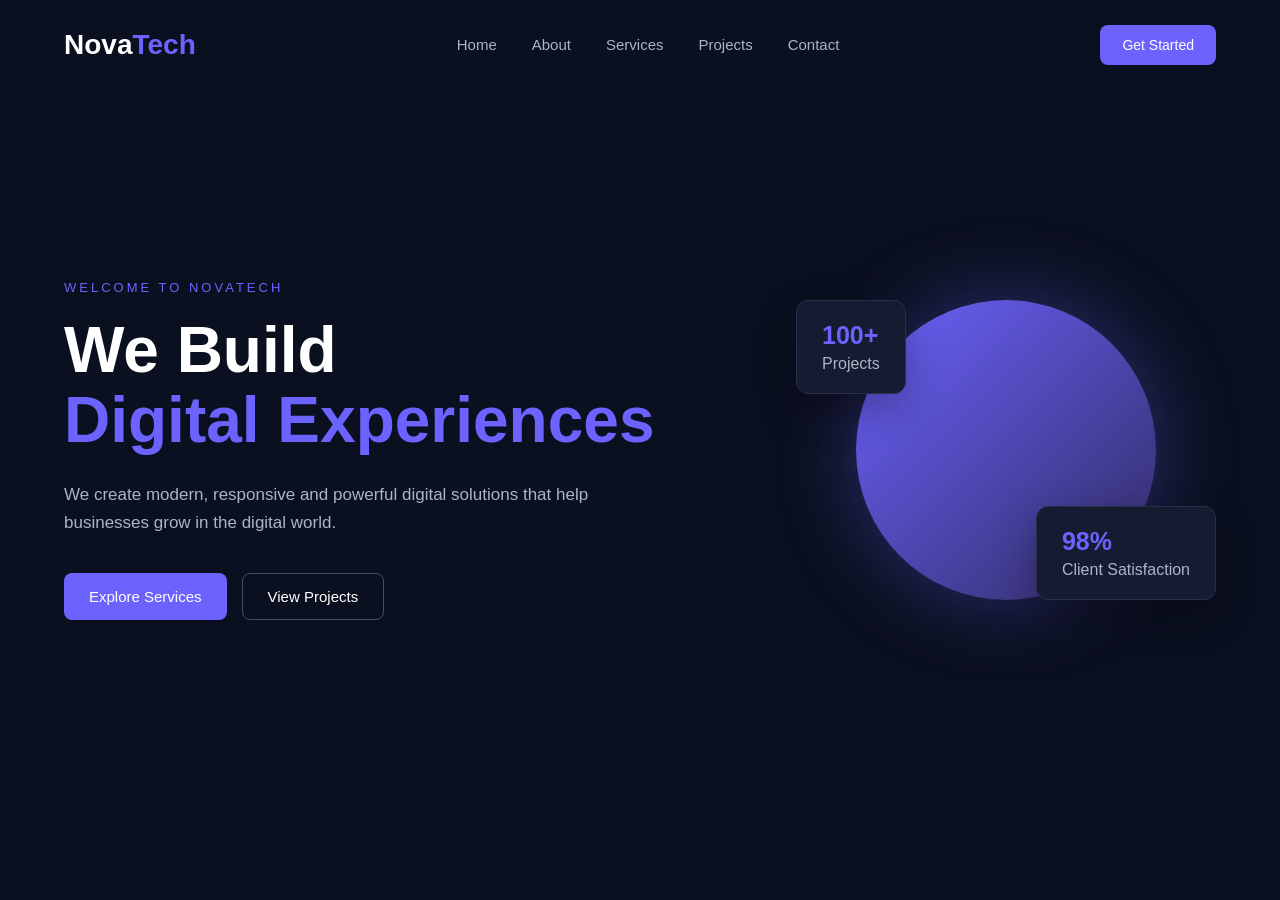
==== index.html @ 6a550aa3 "Add files via upload Add website files" ====
<!DOCTYPE html>
<html lang="en">
<head>
    <meta charset="UTF-8">
    <meta name="viewport" content="width=device-width, initial-scale=1.0">
    <title>NovaTech Solution</title>

    <link rel="stylesheet" href="style.css">

</head>
<body>
    <header>
    <nav class="navbar">

        <div class="logo">
            Nova<span>Tech</span>
        </div>

        <ul class="nav-links">
            <li><a href="#index.html">Home</a></li>
            <li><a href="about.html">About</a></li>
            <li><a href="#services.html">Services</a></li>
            <li><a href="#projects.html">Projects</a></li>
            <li><a href="#contact.html">Contact</a></li>
        </ul>

        <button class="nav-btn">Get Started</button>

    </nav>
</header>


<!-- Hero Section -->
<section class="hero" id="home">

    <div class="hero-content">

        <p class="small-title">
            WELCOME TO NOVATECH
        </p>

        <h1>
            We Build
            <span>Digital Experiences</span>
        </h1>

        <p class="hero-text">
            We create modern, responsive and powerful digital
            solutions that help businesses grow in the digital world.
        </p>

        <div class="hero-buttons">
            <button class="primary-btn">Explore Services</button>
            <button class="secondary-btn">View Projects</button>
        </div>

    </div>


    <div class="hero-card">

        <div class="circle"></div>

        <div class="floating-card card-one">
            <h3>100+</h3>
            <p>Projects</p>
        </div>

        <div class="floating-card card-two">
            <h3>98%</h3>
            <p>Client Satisfaction</p>
        </div>

    </div>

</section>

<script src="script.js"></script>
</body>
</html>
---- style.css ----
* {
    margin: 0;
    padding: 0;
    box-sizing: border-box;
}

html {
    scroll-behavior: smooth;
}

body {
    font-family: Arial, sans-serif;
    background: #0b1020;
    color: white;
}


/* =========================
   NAVBAR
========================= */

header {
    width: 100%;
}

.navbar {
    width: 90%;
    max-width: 1200px;
    margin: auto;

    padding: 25px 0;

    display: flex;
    align-items: center;
    justify-content: space-between;
}


/* Logo */

.logo {
    font-size: 28px;
    font-weight: bold;
}

.logo span {
    color: #6c63ff;
}


/* Navigation */

.nav-links {
    display: flex;
    gap: 35px;
    list-style: none;
}

.nav-links a {
    text-decoration: none;
    color: #aeb3c5;
    font-size: 15px;

    transition: 0.3s;
}

.nav-links a:hover {
    color: #6c63ff;
}


/* Get Started Button */

.nav-btn {
    border: none;

    background: #6c63ff;
    color: white;

    padding: 12px 22px;

    border-radius: 8px;

    font-size: 14px;

    cursor: pointer;

    transition: 0.3s;
}

.nav-btn:hover {
    transform: translateY(-2px);
    box-shadow: 0 8px 20px rgba(108, 99, 255, 0.3);
}


/* =========================
   HERO SECTION
========================= */

.hero {
    width: 90%;
    max-width: 1200px;

    min-height: 80vh;

    margin: auto;

    display: flex;

    align-items: center;
    justify-content: space-between;

    gap: 50px;
}


/* Hero Content */

.hero-content {
    max-width: 600px;
}

.small-title {
    color: #6c63ff;

    letter-spacing: 3px;

    font-size: 13px;

    margin-bottom: 20px;
}

.hero h1 {
    font-size: 64px;

    line-height: 1.1;

    margin-bottom: 25px;
}

.hero h1 span {
    display: block;

    color: #6c63ff;
}

.hero-text {
    color: #aeb3c5;

    font-size: 17px;

    line-height: 1.7;

    margin-bottom: 35px;
}


/* =========================
   HERO BUTTONS
========================= */

.hero-buttons {
    display: flex;

    gap: 15px;
}

.primary-btn,
.secondary-btn {
    padding: 14px 25px;

    border-radius: 8px;

    cursor: pointer;

    font-size: 15px;

    transition: 0.3s;
}

.primary-btn {
    border: none;

    background: #6c63ff;

    color: white;
}

.primary-btn:hover {
    transform: translateY(-3px);

    box-shadow:
        0 10px 25px rgba(108, 99, 255, 0.3);
}

.secondary-btn {
    border: 1px solid #444b66;

    background: transparent;

    color: white;
}

.secondary-btn:hover {
    border-color: #6c63ff;

    color: #6c63ff;
}


/* =========================
   HERO RIGHT DESIGN
========================= */

.hero-card {
    width: 420px;
    height: 420px;

    position: relative;

    display: flex;

    align-items: center;
    justify-content: center;
}


/* Main Circle */

.circle {
    width: 300px;
    height: 300px;

    border-radius: 50%;

    background:
        linear-gradient(
            135deg,
            #6c63ff,
            #302b63
        );

    box-shadow:
        0 0 80px rgba(108, 99, 255, 0.35);

    animation: float 4s ease-in-out infinite;
}


/* Floating Cards */

.floating-card {
    position: absolute;

    padding: 20px 25px;

    background: #151b31;

    border: 1px solid #292f49;

    border-radius: 12px;

    box-shadow:
        0 15px 40px rgba(0, 0, 0, 0.3);

    transition: 0.3s;
}

.floating-card:hover {
    transform: scale(1.05);
}

.floating-card h3 {
    color: #6c63ff;

    font-size: 25px;
}

.floating-card p {
    color: #aeb3c5;

    margin-top: 5px;
}

.card-one {
    top: 60px;
    left: 0;
}

.card-two {
    bottom: 60px;
    right: 0;
}


/* =========================
   ANIMATION
========================= */

@keyframes float {

    0% {
        transform: translateY(0);
    }

    50% {
        transform: translateY(-15px);
    }

    100% {
        transform: translateY(0);
    }
}


/* =========================
   RESPONSIVE DESIGN
========================= */

@media (max-width: 850px) {

    .nav-links {
        display: none;
    }

    .nav-btn {
        display: none;
    }

    .hero {
        flex-direction: column;

        text-align: center;

        padding: 60px 0;
    }

    .hero h1 {
        font-size: 45px;
    }

    .hero-buttons {
        justify-content: center;
    }

    .hero-card {
        width: 320px;
        height: 320px;
    }

    .circle {
        width: 230px;
        height: 230px;
    }
}

/* =========================
   ABOUT HERO
========================= */

.about-hero {
    width: 90%;
    max-width: 900px;

    margin: auto;

    padding: 100px 0 70px;

    text-align: center;
}

.about-hero h1 {
    font-size: 58px;

    line-height: 1.15;

    margin-bottom: 25px;
}

.about-hero h1 span {
    display: block;
    color: #6c63ff;
}

.about-hero > p:last-child {
    color: #aeb3c5;

    font-size: 17px;

    line-height: 1.7;
}


/* =========================
   ABOUT SECTION
========================= */

.about-section {
    width: 90%;
    max-width: 1200px;

    margin: auto;

    padding: 50px 0 110px;

    display: flex;

    align-items: center;

    justify-content: space-between;

    gap: 80px;
}


/* Left Design */

.about-image {
    width: 450px;
    height: 400px;

    flex-shrink: 0;

    position: relative;

    border-radius: 25px;

    background:
        linear-gradient(
            135deg,
            #151b31,
            #27215a
        );

    display: flex;

    align-items: center;
    justify-content: center;
}

.about-circle {
    width: 250px;
    height: 250px;

    border-radius: 50%;

    background:
        linear-gradient(
            135deg,
            #6c63ff,
            #302b63
        );

    box-shadow:
        0 0 70px rgba(108, 99, 255, 0.35);
}

.experience-card {
    position: absolute;

    bottom: 30px;
    right: -25px;

    padding: 20px 30px;

    background: #11172b;

    border: 1px solid #303750;

    border-radius: 12px;

    box-shadow:
        0 15px 40px rgba(0, 0, 0, 0.3);
}

.experience-card h2 {
    color: #6c63ff;

    font-size: 35px;
}

.experience-card p {
    color: #aeb3c5;

    margin-top: 5px;
}


/* Right Content */

.about-content {
    max-width: 560px;
}

.section-title {
    color: #6c63ff;

    letter-spacing: 3px;

    font-size: 13px;

    margin-bottom: 15px;
}

.about-content h2 {
    font-size: 42px;

    line-height: 1.2;

    margin-bottom: 25px;
}

.about-content > p:not(.section-title) {
    color: #aeb3c5;

    line-height: 1.7;

    margin-bottom: 15px;
}


/* =========================
   ABOUT STATS
========================= */

.about-stats {
    display: flex;

    gap: 50px;

    margin-top: 35px;
}

.stat h3 {
    color: #6c63ff;

    font-size: 30px;
}

.stat p {
    color: #aeb3c5;

    margin-top: 5px;
}


/* =========================
   MISSION
========================= */

.mission {
    width: 90%;
    max-width: 1000px;

    margin: 0 auto 100px;

    padding: 70px;

    text-align: center;

    border: 1px solid #272e47;

    border-radius: 20px;

    background:
        linear-gradient(
            135deg,
            #11172b,
            #17143a
        );
}

.mission-content {
    max-width: 700px;

    margin: auto;
}

.mission h2 {
    font-size: 40px;

    margin-bottom: 20px;
}

.mission p:last-child {
    color: #aeb3c5;

    line-height: 1.7;
}


/* =========================
   ABOUT RESPONSIVE
========================= */

@media (max-width: 850px) {

    .about-hero {
        padding-top: 70px;
    }

    .about-hero h1 {
        font-size: 42px;
    }

    .about-section {
        flex-direction: column;

        text-align: center;

        gap: 60px;
    }

    .about-image {
        width: 100%;
        max-width: 450px;
    }

    .about-stats {
        justify-content: center;

        gap: 30px;
    }

    .mission {
        padding: 50px 25px;
    }

    .mission h2 {
        font-size: 32px;
    }
}

/* =========================
   SERVICES HERO
========================= */

.services-hero {
    width: 90%;
    max-width: 900px;

    margin: auto;

    padding: 100px 0 70px;

    text-align: center;
}

.services-hero h1 {
    font-size: 58px;

    line-height: 1.15;

    margin-bottom: 25px;
}

.services-hero h1 span {
    display: block;

    color: #6c63ff;
}

.services-hero > p:last-child {
    color: #aeb3c5;

    font-size: 17px;

    line-height: 1.7;
}


/* =========================
   SERVICES CARDS
========================= */

.services-section {
    width: 90%;
    max-width: 1200px;

    margin: auto;

    padding: 30px 0 100px;

    display: grid;

    grid-template-columns: repeat(3, 1fr);

    gap: 25px;
}

.service-card {
    padding: 35px;

    background: #11172b;

    border: 1px solid #272e47;

    border-radius: 18px;

    transition: 0.3s;
}

.service-card:hover {
    transform: translateY(-8px);

    border-color: #6c63ff;

    box-shadow:
        0 15px 40px rgba(108, 99, 255, 0.12);
}

.service-number {
    width: 50px;
    height: 50px;

    display: flex;

    align-items: center;
    justify-content: center;

    border-radius: 10px;

    background: #6c63ff;

    color: white;

    font-weight: bold;

    margin-bottom: 25px;
}

.service-card h2 {
    font-size: 23px;

    margin-bottom: 15px;
}

.service-card > p {
    color: #aeb3c5;

    line-height: 1.7;

    margin-bottom: 20px;
}


/* Service List */

.service-card ul {
    list-style: none;

    margin-bottom: 25px;
}

.service-card li {
    color: #c2c6d5;

    margin-bottom: 10px;

    font-size: 14px;
}

.service-card li::before {
    content: "✓";

    color: #6c63ff;

    font-weight: bold;

    margin-right: 10px;
}

.service-card a {
    color: #6c63ff;

    text-decoration: none;

    font-weight: bold;
}


/* =========================
   SERVICES CTA
========================= */

.services-cta {
    width: 90%;
    max-width: 900px;

    margin: 0 auto 100px;

    padding: 70px 30px;

    text-align: center;

    border-radius: 20px;

    background:
        linear-gradient(
            135deg,
            #11172b,
            #1c1742
        );

    border: 1px solid #292f49;
}

.services-cta h2 {
    font-size: 40px;

    margin-bottom: 15px;
}

.services-cta p {
    color: #aeb3c5;

    margin-bottom: 30px;
}

.services-cta a {
    display: inline-block;

    padding: 14px 28px;

    background: #6c63ff;

    color: white;

    text-decoration: none;

    border-radius: 8px;

    transition: 0.3s;
}

.services-cta a:hover {
    transform: translateY(-3px);

    box-shadow:
        0 10px 25px rgba(108, 99, 255, 0.3);
}


/* =========================
   SERVICES RESPONSIVE
========================= */

@media (max-width: 950px) {

    .services-section {
        grid-template-columns: repeat(2, 1fr);
    }
}

@media (max-width: 650px) {

    .services-hero {
        padding-top: 70px;
    }

    .services-hero h1 {
        font-size: 42px;
    }

    .services-section {
        grid-template-columns: 1fr;
    }

    .services-cta h2 {
        font-size: 32px;
    }
}

/* =========================
   PROJECTS HERO
========================= */

.projects-hero {
    width: 90%;
    max-width: 900px;

    margin: auto;

    padding: 100px 0 70px;

    text-align: center;
}

.projects-hero h1 {
    font-size: 58px;

    line-height: 1.15;

    margin-bottom: 25px;
}

.projects-hero h1 span {
    display: block;

    color: #6c63ff;
}

.projects-hero > p:last-child {
    color: #aeb3c5;

    font-size: 17px;

    line-height: 1.7;
}


/* =========================
   PROJECTS GRID
========================= */

.projects-section {
    width: 90%;
    max-width: 1200px;

    margin: auto;

    padding: 30px 0 100px;

    display: grid;

    grid-template-columns: repeat(3, 1fr);

    gap: 25px;
}


/* =========================
   PROJECT CARD
========================= */

.project-card {
    overflow: hidden;

    background: #11172b;

    border: 1px solid #272e47;

    border-radius: 18px;

    transition: 0.3s;
}

.project-card:hover {
    transform: translateY(-8px);

    border-color: #6c63ff;

    box-shadow:
        0 15px 40px rgba(108, 99, 255, 0.12);
}


/* =========================
   PROJECT IMAGE
========================= */

.project-image {
    height: 220px;

    display: flex;

    align-items: center;
    justify-content: center;

    position: relative;

    overflow: hidden;
}

.project-image::before {
    content: "";

    width: 150px;
    height: 150px;

    border-radius: 50%;

    background: rgba(255, 255, 255, 0.12);

    position: absolute;

    transition: 0.4s;
}

.project-card:hover .project-image::before {
    transform: scale(1.5);
}

.project-image span {
    position: relative;

    z-index: 1;

    padding: 12px 20px;

    border: 1px solid rgba(255, 255, 255, 0.3);

    border-radius: 8px;

    font-size: 14px;

    font-weight: bold;

    letter-spacing: 2px;
}


/* Different Project Backgrounds */

.project-one {
    background: linear-gradient(
        135deg,
        #302b63,
        #6c63ff
    );
}

.project-two {
    background: linear-gradient(
        135deg,
        #16213e,
        #4b3f72
    );
}

.project-three {
    background: linear-gradient(
        135deg,
        #1b3a4b,
        #6c63ff
    );
}

.project-four {
    background: linear-gradient(
        135deg,
        #321f3b,
        #6c63ff
    );
}

.project-five {
    background: linear-gradient(
        135deg,
        #17324d,
        #4355a5
    );
}

.project-six {
    background: linear-gradient(
        135deg,
        #202040,
        #6c63ff
    );
}


/* =========================
   PROJECT CONTENT
========================= */

.project-content {
    padding: 30px;
}

.project-category {
    color: #6c63ff;

    font-size: 11px;

    letter-spacing: 2px;

    margin-bottom: 12px;
}

.project-content h2 {
    font-size: 23px;

    margin-bottom: 12px;
}

.project-content > p:not(.project-category) {
    color: #aeb3c5;

    line-height: 1.6;

    font-size: 14px;

    margin-bottom: 20px;
}


/* Technologies */

.project-tech {
    display: flex;

    flex-wrap: wrap;

    gap: 8px;

    margin-bottom: 22px;
}

.project-tech span {
    padding: 6px 10px;

    background: #1b2239;

    border-radius: 5px;

    color: #c2c6d5;

    font-size: 11px;
}

.project-content a {
    color: #6c63ff;

    text-decoration: none;

    font-weight: bold;

    font-size: 14px;
}


/* =========================
   PROJECT CTA
========================= */

.projects-cta {
    width: 90%;
    max-width: 900px;

    margin: 0 auto 100px;

    padding: 70px 30px;

    text-align: center;

    background:
        linear-gradient(
            135deg,
            #11172b,
            #1c1742
        );

    border: 1px solid #292f49;

    border-radius: 20px;
}

.projects-cta h2 {
    font-size: 38px;

    margin-bottom: 15px;
}

.projects-cta p {
    color: #aeb3c5;

    margin-bottom: 30px;
}

.projects-cta a {
    display: inline-block;

    padding: 14px 28px;

    background: #6c63ff;

    color: white;

    text-decoration: none;

    border-radius: 8px;

    transition: 0.3s;
}

.projects-cta a:hover {
    transform: translateY(-3px);

    box-shadow:
        0 10px 25px rgba(108, 99, 255, 0.3);
}


/* =========================
   PROJECTS RESPONSIVE
========================= */

@media (max-width: 950px) {

    .projects-section {
        grid-template-columns: repeat(2, 1fr);
    }
}

@media (max-width: 650px) {

    .projects-hero {
        padding-top: 70px;
    }

    .projects-hero h1 {
        font-size: 42px;
    }

    .projects-section {
        grid-template-columns: 1fr;
    }

    .projects-cta h2 {
        font-size: 30px;
    }
}

/* =========================
   CONTACT HERO
========================= */

.contact-hero {
    width: 90%;
    max-width: 900px;

    margin: auto;

    padding: 100px 0 70px;

    text-align: center;
}

.contact-hero h1 {
    font-size: 58px;

    line-height: 1.15;

    margin-bottom: 25px;
}

.contact-hero h1 span {
    display: block;

    color: #6c63ff;
}

.contact-hero > p:last-child {
    color: #aeb3c5;

    font-size: 17px;

    line-height: 1.7;
}


/* =========================
   CONTACT SECTION
========================= */

.contact-section {
    width: 90%;
    max-width: 1200px;

    margin: auto;

    padding: 30px 0 100px;

    display: grid;

    grid-template-columns: 1fr 1fr;

    gap: 70px;

    align-items: start;
}


/* Contact Information */

.contact-info {
    padding-top: 20px;
}

.contact-info h2 {
    font-size: 40px;

    line-height: 1.2;

    margin-bottom: 20px;
}

.contact-description {
    color: #aeb3c5;

    line-height: 1.7;

    margin-bottom: 40px;

    max-width: 500px;
}


/* Contact Items */

.contact-item {
    display: flex;

    align-items: center;

    gap: 20px;

    margin-bottom: 25px;
}

.contact-icon {
    width: 50px;
    height: 50px;

    flex-shrink: 0;

    display: flex;

    align-items: center;
    justify-content: center;

    background: #181e35;

    border: 1px solid #303750;

    border-radius: 10px;

    font-size: 20px;
}

.contact-item h3 {
    font-size: 17px;

    margin-bottom: 5px;
}

.contact-item p {
    color: #aeb3c5;

    font-size: 14px;
}


/* =========================
   CONTACT FORM
========================= */

.contact-form-container {
    padding: 35px;

    background: #11172b;

    border: 1px solid #272e47;

    border-radius: 18px;

    box-shadow:
        0 15px 40px rgba(0, 0, 0, 0.2);
}

.form-group {
    margin-bottom: 20px;
}

.form-group label {
    display: block;

    color: #dfe1eb;

    font-size: 14px;

    margin-bottom: 8px;
}

.form-group input,
.form-group textarea {
    width: 100%;

    padding: 14px 16px;

    background: #0b1020;

    border: 1px solid #303750;

    border-radius: 8px;

    color: white;

    font-size: 14px;

    outline: none;

    font-family: inherit;

    transition: 0.3s;
}

.form-group input:focus,
.form-group textarea:focus {
    border-color: #6c63ff;

    box-shadow:
        0 0 0 3px rgba(108, 99, 255, 0.1);
}

.form-group textarea {
    resize: vertical;
}


/* Submit Button */

.submit-btn {
    width: 100%;

    padding: 15px;

    border: none;

    border-radius: 8px;

    background: #6c63ff;

    color: white;

    font-size: 15px;

    font-weight: bold;

    cursor: pointer;

    transition: 0.3s;
}

.submit-btn:hover {
    transform: translateY(-2px);

    box-shadow:
        0 10px 25px rgba(108, 99, 255, 0.3);
}


/* =========================
   CONTACT CTA
========================= */

.contact-cta {
    width: 90%;
    max-width: 900px;

    margin: 0 auto 100px;

    padding: 65px 30px;

    text-align: center;

    border-radius: 20px;

    background:
        linear-gradient(
            135deg,
            #11172b,
            #1c1742
        );

    border: 1px solid #292f49;
}

.contact-cta h2 {
    font-size: 38px;

    margin-bottom: 15px;
}

.contact-cta p {
    color: #aeb3c5;
}


/* =========================
   CONTACT RESPONSIVE
========================= */

@media (max-width: 850px) {

    .contact-hero {
        padding-top: 70px;
    }

    .contact-hero h1 {
        font-size: 42px;
    }

    .contact-section {
        grid-template-columns: 1fr;

        gap: 50px;
    }

    .contact-info {
        text-align: center;
    }

    .contact-description {
        margin-left: auto;
        margin-right: auto;
    }

    .contact-item {
        justify-content: center;
    }

    .contact-cta h2 {
        font-size: 30px;
    }
}
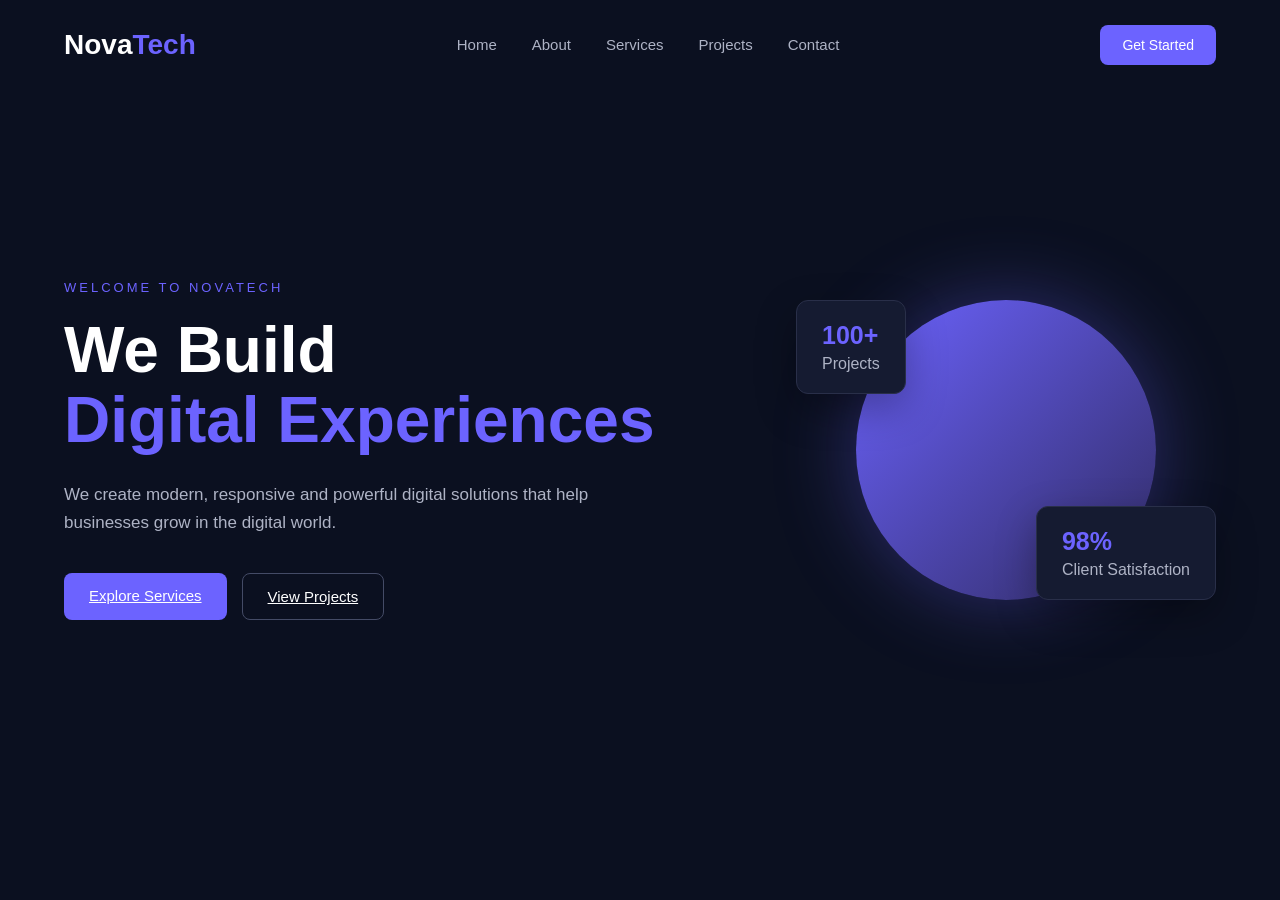
==== commit c44d30c7: "Replace buttons with links for navigation" ====
--- a/index.html
+++ b/index.html
@@ -50,8 +50,8 @@
         </p>
 
         <div class="hero-buttons">
-            <button class="primary-btn">Explore Services</button>
-            <button class="secondary-btn">View Projects</button>
+            <a href="services.html" class="primary-btn">Explore Services</a>
+            <a href="projects.html" class="secondary-btn">View Projects</a>
         </div>
 
     </div>
@@ -77,4 +77,4 @@
 
 <script src="script.js"></script>
 </body>
-</html>+</html>
